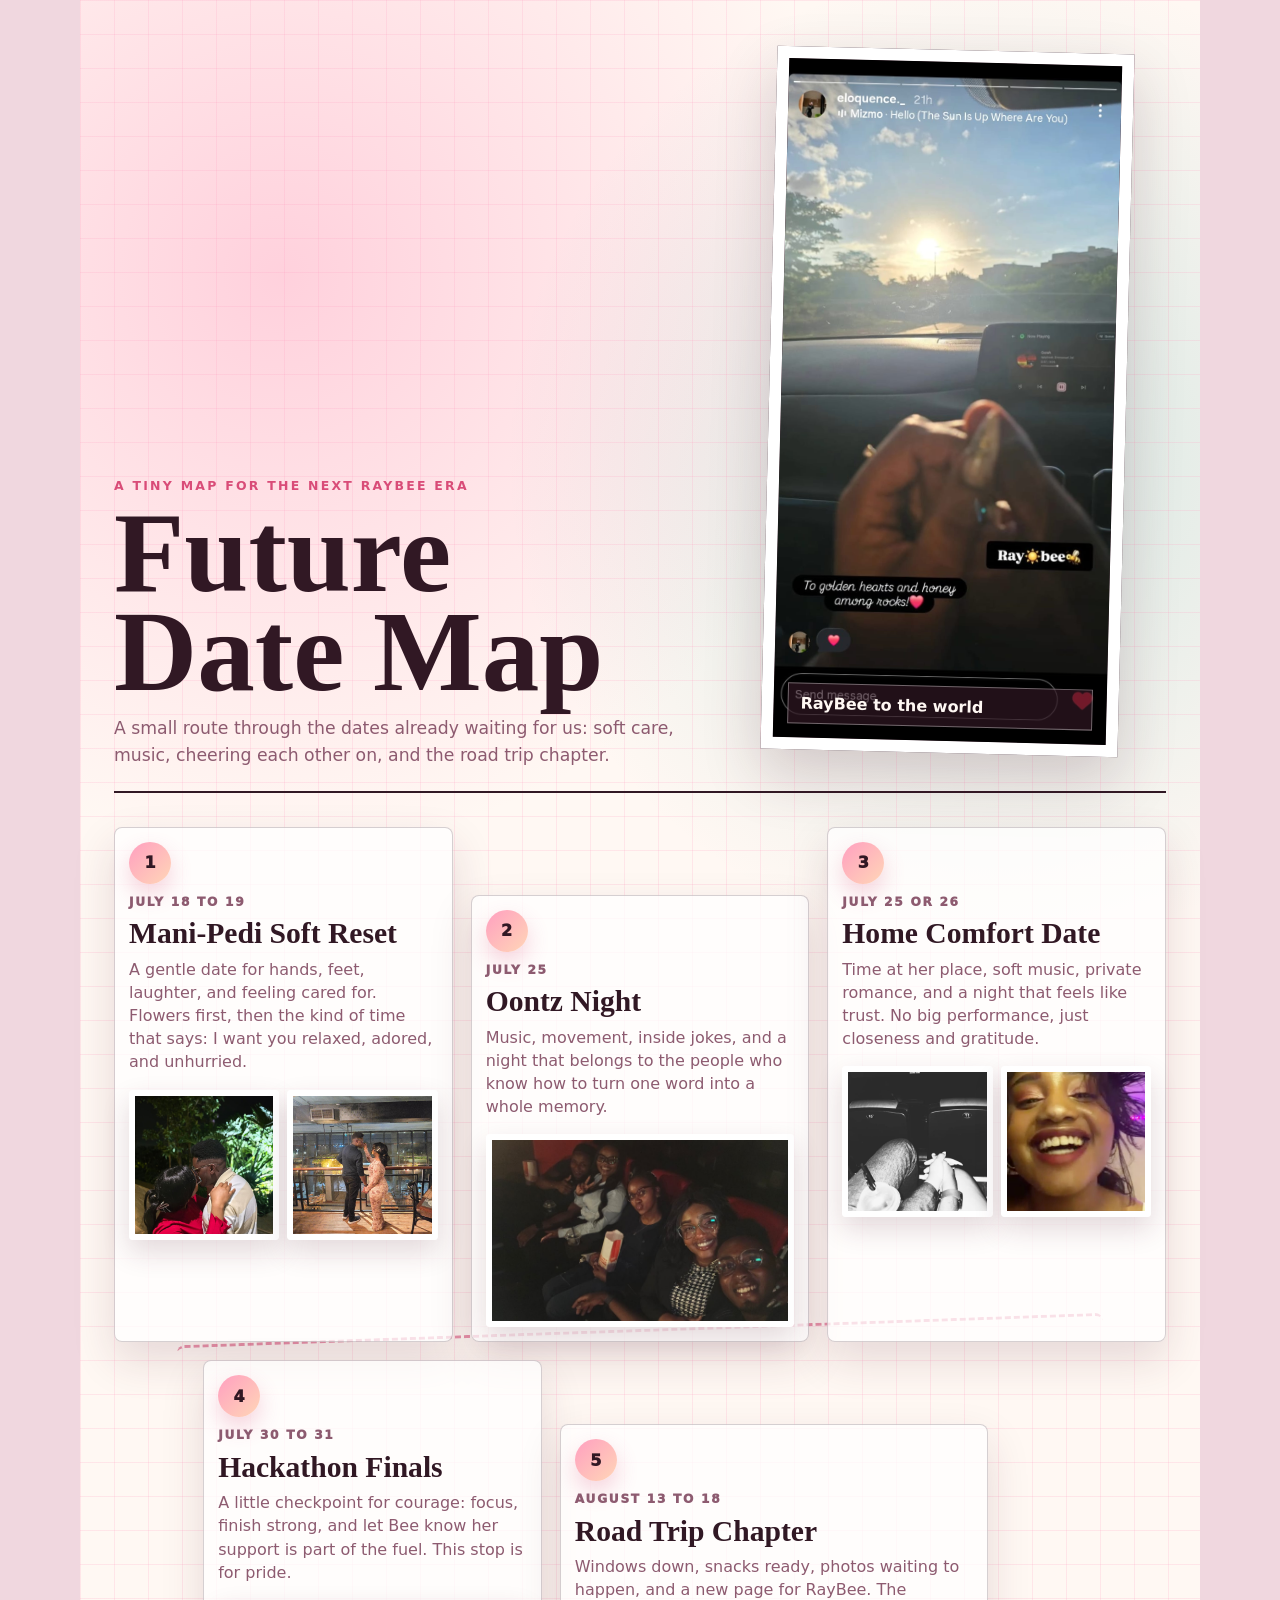
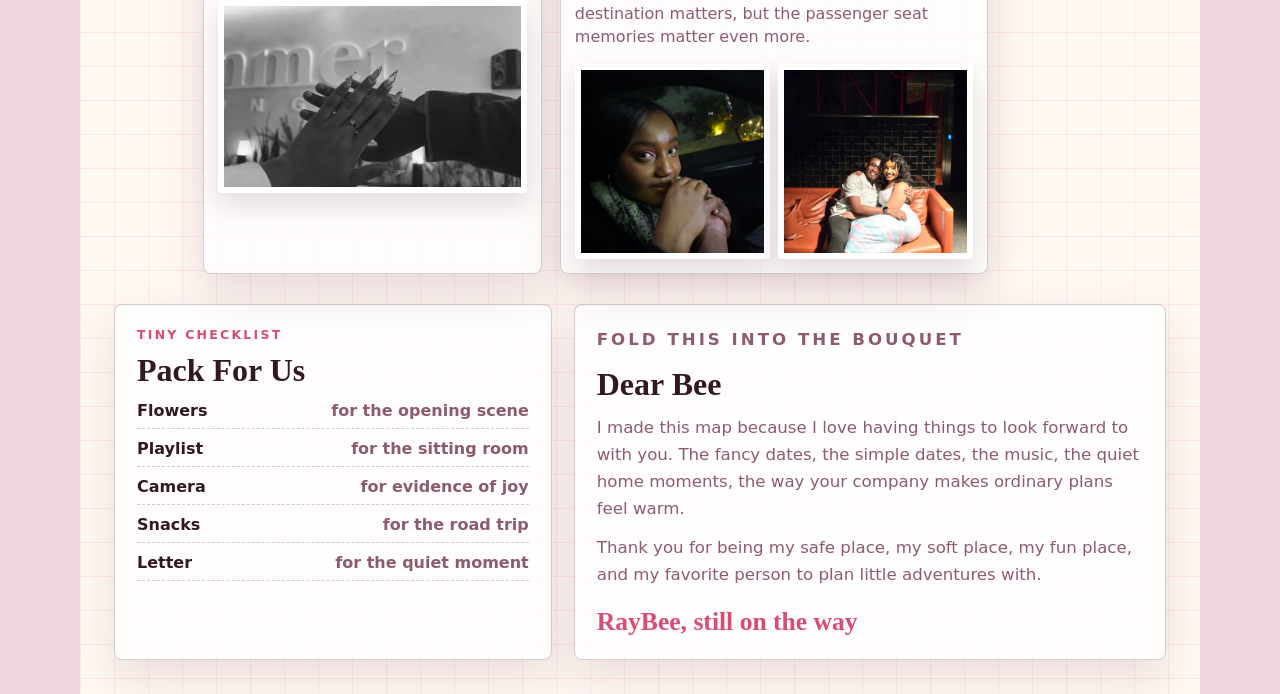
==== future-date-map.html @ f4b3fc9f "Add RayBee printable date map and newspaper" ====
<!doctype html>
<html lang="en">
  <head>
    <meta charset="UTF-8" />
    <meta name="viewport" content="width=device-width, initial-scale=1.0" />
    <title>RayBee Future Date Map</title>
    <style>
      :root {
        color-scheme: light;
        --ink: #311824;
        --muted: #8d5b70;
        --paper: #fff8f3;
        --rose: #d94c78;
        --pink: #ff9fc0;
        --peach: #ffd6b7;
        --gold: #c58b35;
        --teal: #4aa8a3;
        --line: rgba(49, 24, 36, 0.2);
        font-family: Inter, ui-sans-serif, system-ui, -apple-system, BlinkMacSystemFont, "Segoe UI", sans-serif;
      }

      * {
        box-sizing: border-box;
      }

      body {
        margin: 0;
        background: #f0d7df;
        color: var(--ink);
      }

      .sheet {
        width: min(1120px, 100%);
        min-height: 100vh;
        margin: 0 auto;
        padding: 34px;
        background:
          linear-gradient(90deg, rgba(255, 159, 192, 0.2) 1px, transparent 1px),
          linear-gradient(180deg, rgba(255, 159, 192, 0.2) 1px, transparent 1px),
          radial-gradient(circle at 18% 12%, rgba(255, 159, 192, 0.44), transparent 26%),
          radial-gradient(circle at 82% 20%, rgba(74, 168, 163, 0.22), transparent 24%),
          var(--paper);
        background-size: 34px 34px, 34px 34px, auto, auto, auto;
      }

      header {
        display: grid;
        grid-template-columns: 1.15fr 0.85fr;
        gap: 24px;
        align-items: end;
        padding-bottom: 22px;
        border-bottom: 2px solid var(--ink);
      }

      .eyebrow {
        margin: 0 0 10px;
        color: var(--rose);
        font-size: 0.78rem;
        font-weight: 900;
        letter-spacing: 0.18em;
        text-transform: uppercase;
      }

      h1,
      h2,
      h3,
      p {
        margin-top: 0;
      }

      h1 {
        max-width: 10ch;
        margin-bottom: 14px;
        font-family: Georgia, "Times New Roman", serif;
        font-size: clamp(3.3rem, 9vw, 7.4rem);
        line-height: 0.86;
        letter-spacing: 0;
      }

      .subtitle {
        max-width: 620px;
        margin: 0;
        color: var(--muted);
        font-size: 1.08rem;
        line-height: 1.55;
      }

      .cover-photo {
        position: relative;
        min-height: 320px;
        border: 12px solid #fff;
        box-shadow: 0 24px 60px rgba(80, 29, 48, 0.2);
        transform: rotate(1.4deg);
        background: #311824;
        overflow: hidden;
      }

      .cover-photo img {
        width: 100%;
        height: 100%;
        min-height: 320px;
        display: block;
        object-fit: cover;
      }

      .cover-photo span {
        position: absolute;
        left: 14px;
        right: 14px;
        bottom: 14px;
        padding: 10px 12px;
        border: 1px solid rgba(255, 255, 255, 0.36);
        background: rgba(49, 24, 36, 0.68);
        color: #fff8f3;
        font-weight: 900;
      }

      .map {
        position: relative;
        display: grid;
        grid-template-columns: repeat(12, 1fr);
        gap: 18px;
        margin-top: 34px;
      }

      .map::before {
        content: "";
        position: absolute;
        left: 6%;
        right: 6%;
        top: 48%;
        height: 12px;
        border-top: 3px dashed rgba(217, 76, 120, 0.58);
        border-radius: 999px;
        transform: rotate(-2deg);
      }

      .stop {
        position: relative;
        min-height: 310px;
        padding: 14px;
        border: 1px solid var(--line);
        border-radius: 8px;
        background: rgba(255, 255, 255, 0.72);
        box-shadow: 0 18px 44px rgba(80, 29, 48, 0.14);
      }

      .stop:nth-child(1) {
        grid-column: 1 / span 4;
      }

      .stop:nth-child(2) {
        grid-column: 5 / span 4;
        margin-top: 68px;
      }

      .stop:nth-child(3) {
        grid-column: 9 / span 4;
      }

      .stop:nth-child(4) {
        grid-column: 2 / span 4;
      }

      .stop:nth-child(5) {
        grid-column: 6 / span 5;
        margin-top: 64px;
      }

      .pin {
        display: inline-grid;
        width: 42px;
        height: 42px;
        margin-bottom: 10px;
        place-items: center;
        border-radius: 50%;
        background: linear-gradient(135deg, var(--pink), var(--peach));
        color: var(--ink);
        font-weight: 1000;
        box-shadow: 0 10px 22px rgba(217, 76, 120, 0.24);
      }

      .date {
        margin-bottom: 8px;
        color: var(--rose);
        font-size: 0.76rem;
        font-weight: 950;
        letter-spacing: 0.14em;
        text-transform: uppercase;
      }

      .stop h2 {
        margin-bottom: 10px;
        font-family: Georgia, "Times New Roman", serif;
        font-size: 1.85rem;
        line-height: 0.96;
      }

      .stop p {
        color: var(--muted);
        line-height: 1.45;
      }

      .photo-strip {
        display: grid;
        grid-template-columns: 1fr 1fr;
        gap: 8px;
        margin-top: 14px;
      }

      .photo-strip img,
      .wide-photo img {
        width: 100%;
        display: block;
        border: 6px solid #fff;
        border-radius: 4px;
        aspect-ratio: 1 / 1;
        object-fit: cover;
        box-shadow: 0 12px 28px rgba(80, 29, 48, 0.16);
      }

      .wide-photo img {
        aspect-ratio: 16 / 10;
      }

      .note-panel {
        display: grid;
        grid-template-columns: 0.85fr 1.15fr;
        gap: 22px;
        align-items: stretch;
        margin-top: 30px;
      }

      .ticket,
      .letter {
        padding: 22px;
        border: 1px solid var(--line);
        border-radius: 8px;
        background: rgba(255, 255, 255, 0.78);
        box-shadow: 0 18px 44px rgba(80, 29, 48, 0.12);
      }

      .ticket h2,
      .letter h2 {
        margin-bottom: 12px;
        font-family: Georgia, "Times New Roman", serif;
        font-size: 2rem;
      }

      .ticket-list {
        display: grid;
        gap: 10px;
        margin: 0;
        padding: 0;
        list-style: none;
      }

      .ticket-list li {
        display: flex;
        justify-content: space-between;
        gap: 12px;
        padding-bottom: 8px;
        border-bottom: 1px dashed rgba(49, 24, 36, 0.22);
        color: var(--muted);
        font-weight: 750;
      }

      .ticket-list strong {
        color: var(--ink);
      }

      .letter p {
        margin-bottom: 12px;
        color: var(--muted);
        font-size: 1.04rem;
        line-height: 1.62;
      }

      .signature {
        margin-top: 18px;
        color: var(--rose);
        font-family: Georgia, "Times New Roman", serif;
        font-size: 1.6rem;
        font-weight: 900;
      }

      @media (max-width: 820px) {
        .sheet {
          padding: 22px;
        }

        header,
        .note-panel {
          grid-template-columns: 1fr;
        }

        .map {
          display: block;
        }

        .map::before {
          display: none;
        }

        .stop {
          margin: 0 0 16px !important;
        }
      }

      @media print {
        body {
          background: #fff;
        }

        .sheet {
          width: 100%;
          min-height: auto;
          padding: 18mm;
        }

        .stop,
        .ticket,
        .letter,
        .cover-photo {
          break-inside: avoid;
          box-shadow: none;
        }
      }
    </style>
  </head>
  <body>
    <main class="sheet">
      <header>
        <div>
          <p class="eyebrow">A tiny map for the next RayBee era</p>
          <h1>Future Date Map</h1>
          <p class="subtitle">
            A small route through the dates already waiting for us: soft care,
            music, cheering each other on, and the road trip chapter.
          </p>
        </div>
        <figure class="cover-photo">
          <img src="assets/photos/golden-hearts.jpeg" alt="RayBee golden hearts memory" />
          <span>RayBee to the world</span>
        </figure>
      </header>

      <section class="map" aria-label="Future date route">
        <article class="stop">
          <span class="pin">1</span>
          <p class="date">July 18 to 19</p>
          <h2>Mani-Pedi Soft Reset</h2>
          <p>
            A gentle date for hands, feet, laughter, and feeling cared for.
            Flowers first, then the kind of time that says: I want you relaxed,
            adored, and unhurried.
          </p>
          <div class="photo-strip">
            <img src="assets/photos/kisses.jpeg" alt="Kisses memory" />
            <img src="assets/photos/care.jpeg" alt="Care memory" />
          </div>
        </article>

        <article class="stop">
          <span class="pin">2</span>
          <p class="date">July 25</p>
          <h2>Oontz Night</h2>
          <p>
            Music, movement, inside jokes, and a night that belongs to the
            people who know how to turn one word into a whole memory.
          </p>
          <div class="wide-photo">
            <img src="assets/photos/pentagon-five.jpeg" alt="Pentagon 5 memory" />
          </div>
        </article>

        <article class="stop">
          <span class="pin">3</span>
          <p class="date">July 25 or 26</p>
          <h2>Home Comfort Date</h2>
          <p>
            Time at her place, soft music, private romance, and a night that
            feels like trust. No big performance, just closeness and gratitude.
          </p>
          <div class="photo-strip">
            <img src="assets/photos/everything-better.jpeg" alt="Everything is better memory" />
            <img src="assets/photos/video-calls.jpeg" alt="Video calls memory" />
          </div>
        </article>

        <article class="stop">
          <span class="pin">4</span>
          <p class="date">July 30 to 31</p>
          <h2>Hackathon Finals</h2>
          <p>
            A little checkpoint for courage: focus, finish strong, and let Bee
            know her support is part of the fuel. This stop is for pride.
          </p>
          <div class="wide-photo">
            <img src="assets/photos/recent-post.jpeg" alt="Recent post memory" />
          </div>
        </article>

        <article class="stop">
          <span class="pin">5</span>
          <p class="date">August 13 to 18</p>
          <h2>Road Trip Chapter</h2>
          <p>
            Windows down, snacks ready, photos waiting to happen, and a new
            page for RayBee. The destination matters, but the passenger seat
            memories matter even more.
          </p>
          <div class="photo-strip">
            <img src="assets/photos/car-photo.jpeg" alt="Car memory" />
            <img src="assets/photos/first-date.jpeg" alt="First date memory" />
          </div>
        </article>
      </section>

      <section class="note-panel">
        <article class="ticket">
          <p class="eyebrow">Tiny checklist</p>
          <h2>Pack For Us</h2>
          <ul class="ticket-list">
            <li><strong>Flowers</strong><span>for the opening scene</span></li>
            <li><strong>Playlist</strong><span>for the sitting room</span></li>
            <li><strong>Camera</strong><span>for evidence of joy</span></li>
            <li><strong>Snacks</strong><span>for the road trip</span></li>
            <li><strong>Letter</strong><span>for the quiet moment</span></li>
          </ul>
        </article>
        <article class="letter">
          <p class="eyebrow">Fold this into the bouquet</p>
          <h2>Dear Bee</h2>
          <p>
            I made this map because I love having things to look forward to
            with you. The fancy dates, the simple dates, the music, the quiet
            home moments, the way your company makes ordinary plans feel warm.
          </p>
          <p>
            Thank you for being my safe place, my soft place, my fun place, and
            my favorite person to plan little adventures with.
          </p>
          <div class="signature">RayBee, still on the way</div>
        </article>
      </section>
    </main>
  </body>
</html>
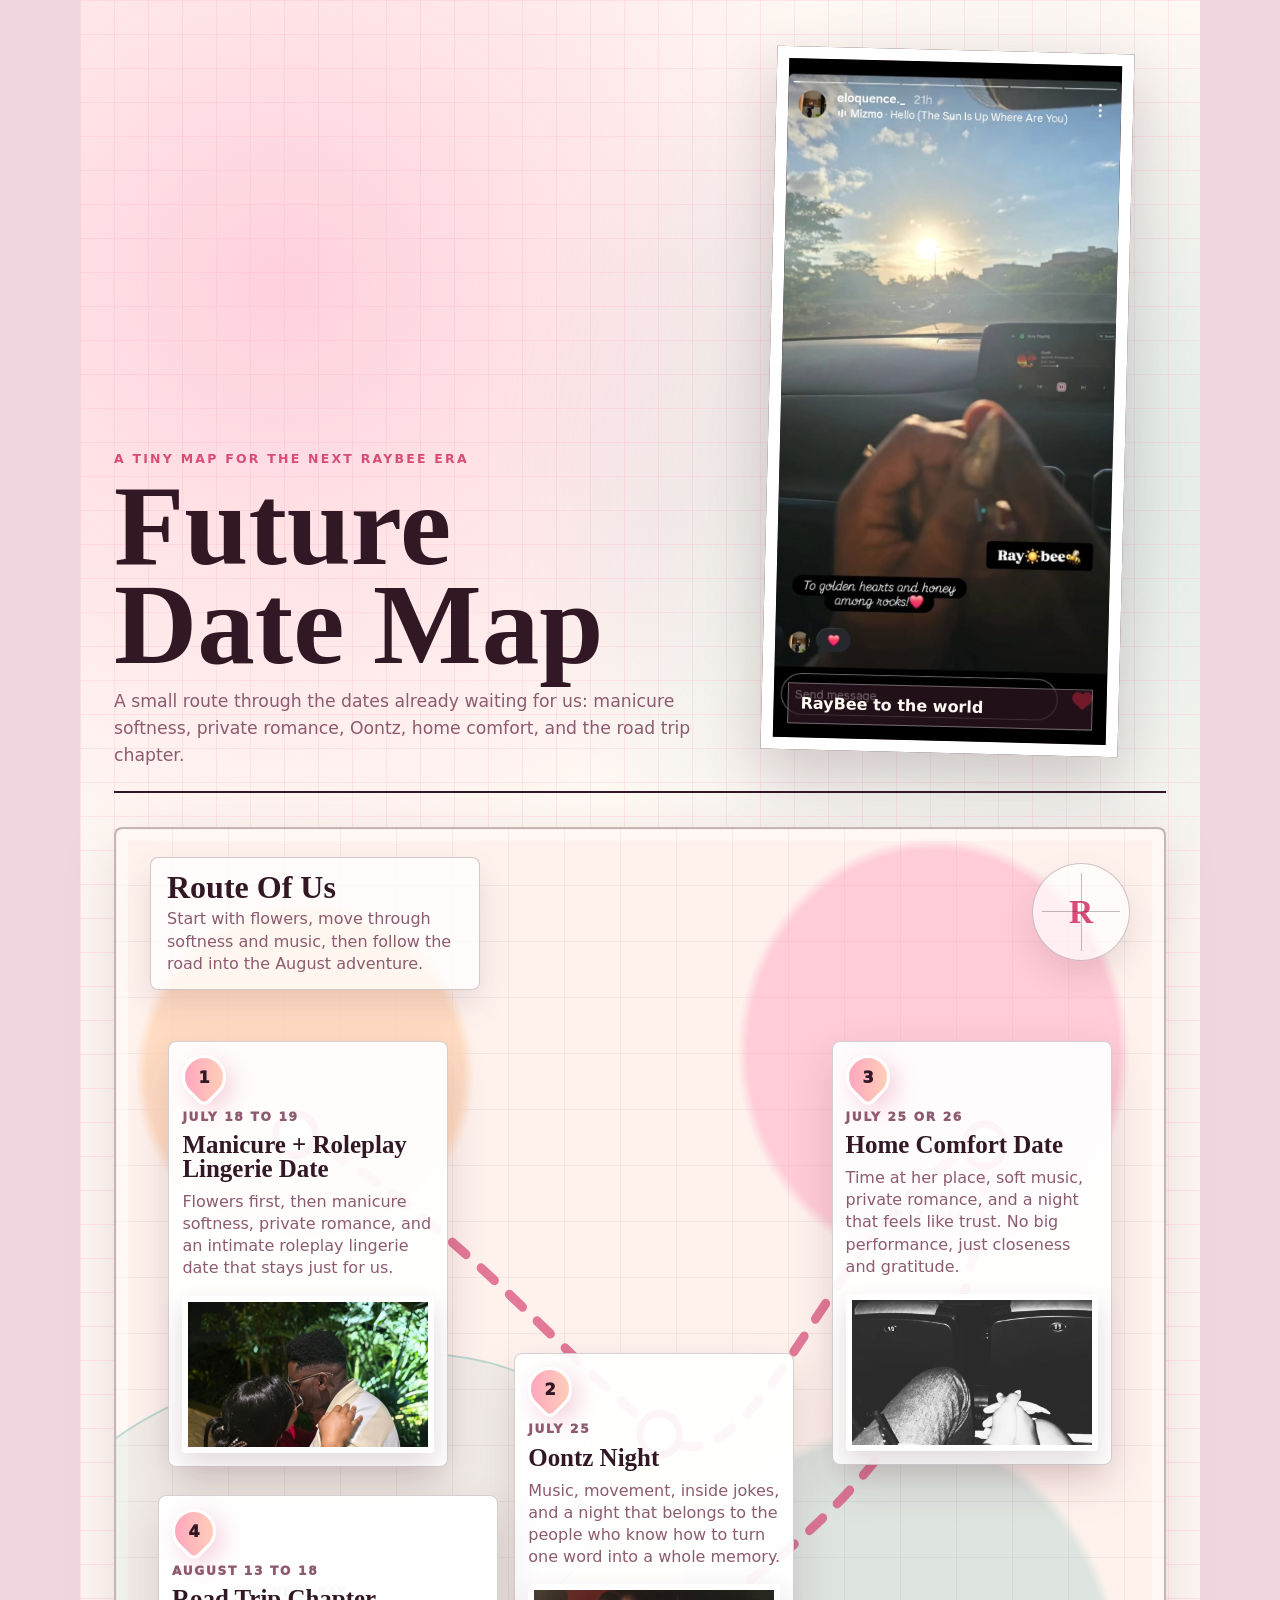
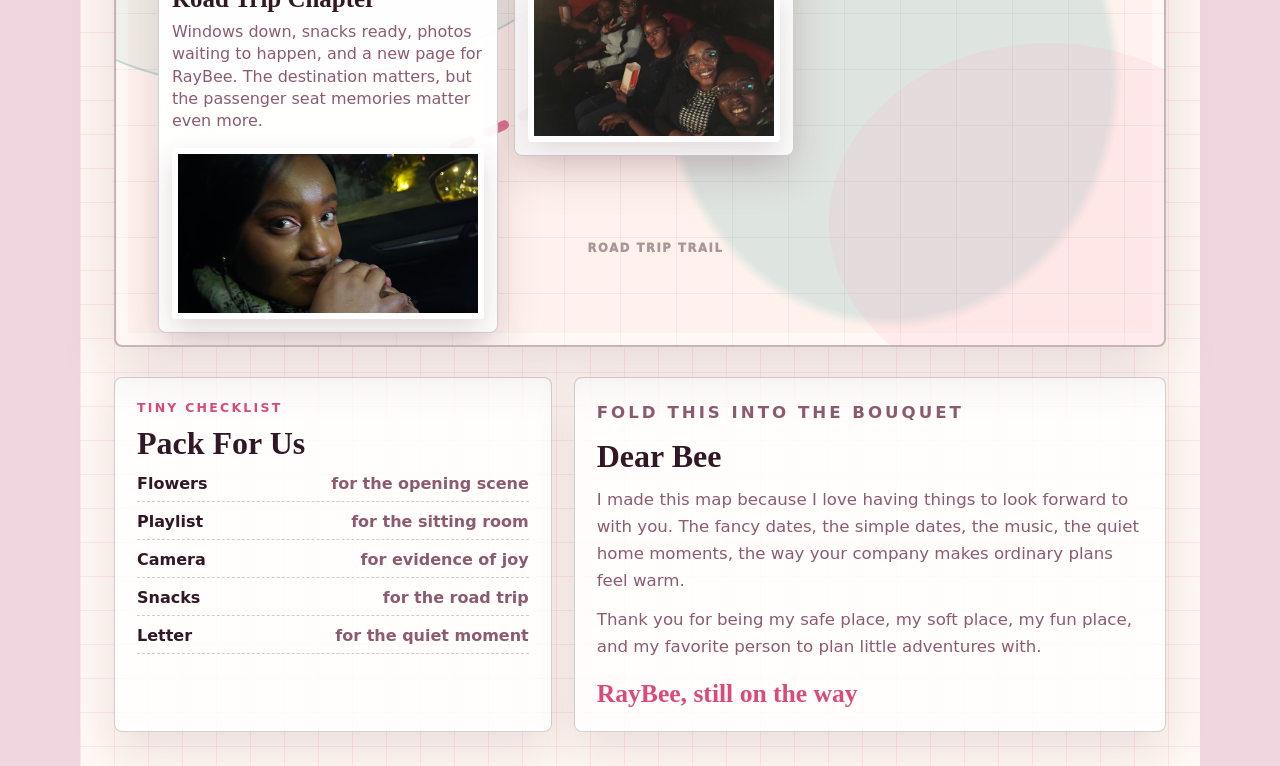
==== commit 9b0b490b: "Turn RayBee date plan into route map" ====
--- a/future-date-map.html
+++ b/future-date-map.html
@@ -117,67 +117,212 @@
 
       .map {
         position: relative;
+        min-height: 1120px;
+        margin-top: 34px;
+        border: 2px solid rgba(49, 24, 36, 0.28);
+        border-radius: 8px;
+        background:
+          radial-gradient(ellipse at 18% 22%, rgba(255, 214, 183, 0.78) 0 13%, transparent 14%),
+          radial-gradient(ellipse at 78% 20%, rgba(255, 159, 192, 0.46) 0 16%, transparent 17%),
+          radial-gradient(ellipse at 74% 76%, rgba(74, 168, 163, 0.18) 0 20%, transparent 21%),
+          linear-gradient(90deg, rgba(49, 24, 36, 0.06) 1px, transparent 1px),
+          linear-gradient(180deg, rgba(49, 24, 36, 0.06) 1px, transparent 1px),
+          #fff2ed;
+        background-size: auto, auto, auto, 56px 56px, 56px 56px, auto;
+        box-shadow: inset 0 0 0 12px rgba(255, 255, 255, 0.42), 0 20px 56px rgba(80, 29, 48, 0.14);
+        overflow: hidden;
+      }
+
+      .map::before,
+      .map::after {
+        content: "";
+        position: absolute;
+        pointer-events: none;
+      }
+
+      .map::before {
+        left: -8%;
+        top: 48%;
+        width: 54%;
+        height: 28%;
+        border: 2px solid rgba(74, 168, 163, 0.3);
+        border-radius: 55% 45% 48% 52%;
+        background: rgba(74, 168, 163, 0.08);
+        transform: rotate(-10deg);
+      }
+
+      .map::after {
+        right: -10%;
+        bottom: -5%;
+        width: 42%;
+        height: 32%;
+        border-radius: 50%;
+        background: rgba(255, 159, 192, 0.14);
+      }
+
+      .route-line {
+        position: absolute;
+        inset: 32px;
+        z-index: 1;
+        width: calc(100% - 64px);
+        height: calc(100% - 64px);
+        pointer-events: none;
+      }
+
+      .route-line path {
+        fill: none;
+        stroke: rgba(217, 76, 120, 0.72);
+        stroke-width: 9;
+        stroke-linecap: round;
+        stroke-linejoin: round;
+        stroke-dasharray: 18 20;
+      }
+
+      .route-line circle {
+        fill: #fff8f3;
+        stroke: var(--rose);
+        stroke-width: 7;
+      }
+
+      .map-title {
+        position: absolute;
+        left: 34px;
+        top: 28px;
+        z-index: 3;
+        max-width: 330px;
+        padding: 14px 16px;
+        border: 1px solid rgba(49, 24, 36, 0.22);
+        border-radius: 8px;
+        background: rgba(255, 255, 255, 0.74);
+        box-shadow: 0 14px 32px rgba(80, 29, 48, 0.12);
+      }
+
+      .map-title h2 {
+        margin-bottom: 6px;
+        font-family: Georgia, "Times New Roman", serif;
+        font-size: 2rem;
+        line-height: 0.96;
+      }
+
+      .map-title p {
+        margin: 0;
+        color: var(--muted);
+        line-height: 1.4;
+      }
+
+      .compass {
+        position: absolute;
+        right: 34px;
+        top: 34px;
+        z-index: 3;
         display: grid;
-        grid-template-columns: repeat(12, 1fr);
-        gap: 18px;
-        margin-top: 34px;
-      }
-
-      .map::before {
+        width: 98px;
+        height: 98px;
+        place-items: center;
+        border: 1px solid rgba(49, 24, 36, 0.24);
+        border-radius: 50%;
+        background: rgba(255, 255, 255, 0.66);
+        color: var(--rose);
+        font-family: Georgia, "Times New Roman", serif;
+        font-size: 2.1rem;
+        font-weight: 900;
+        box-shadow: 0 14px 32px rgba(80, 29, 48, 0.12);
+      }
+
+      .compass::before,
+      .compass::after {
         content: "";
         position: absolute;
-        left: 6%;
-        right: 6%;
-        top: 48%;
-        height: 12px;
-        border-top: 3px dashed rgba(217, 76, 120, 0.58);
-        border-radius: 999px;
-        transform: rotate(-2deg);
+        background: rgba(49, 24, 36, 0.28);
+      }
+
+      .compass::before {
+        width: 1px;
+        height: 78px;
+      }
+
+      .compass::after {
+        width: 78px;
+        height: 1px;
+      }
+
+      .landmark {
+        position: absolute;
+        z-index: 2;
+        color: rgba(49, 24, 36, 0.42);
+        font-family: Inter, ui-sans-serif, system-ui, sans-serif;
+        font-size: 0.72rem;
+        font-weight: 950;
+        letter-spacing: 0.14em;
+        text-transform: uppercase;
+      }
+
+      .landmark-a {
+        left: 11%;
+        bottom: 31%;
+      }
+
+      .landmark-b {
+        right: 19%;
+        top: 34%;
+      }
+
+      .landmark-c {
+        left: 45%;
+        bottom: 8%;
       }
 
       .stop {
-        position: relative;
-        min-height: 310px;
-        padding: 14px;
+        position: absolute;
+        z-index: 4;
+        width: min(280px, 30%);
+        min-height: 250px;
+        padding: 13px;
         border: 1px solid var(--line);
         border-radius: 8px;
-        background: rgba(255, 255, 255, 0.72);
-        box-shadow: 0 18px 44px rgba(80, 29, 48, 0.14);
-      }
-
-      .stop:nth-child(1) {
-        grid-column: 1 / span 4;
-      }
-
-      .stop:nth-child(2) {
-        grid-column: 5 / span 4;
-        margin-top: 68px;
-      }
-
-      .stop:nth-child(3) {
-        grid-column: 9 / span 4;
-      }
-
-      .stop:nth-child(4) {
-        grid-column: 2 / span 4;
-      }
-
-      .stop:nth-child(5) {
-        grid-column: 6 / span 5;
-        margin-top: 64px;
+        background: rgba(255, 255, 255, 0.94);
+        box-shadow: 0 18px 44px rgba(80, 29, 48, 0.16);
+      }
+
+      .stop-1 {
+        left: 5%;
+        top: 19%;
+      }
+
+      .stop-2 {
+        left: 38%;
+        top: 47%;
+      }
+
+      .stop-3 {
+        right: 5%;
+        top: 19%;
+      }
+
+      .stop-4 {
+        left: 4%;
+        bottom: 1%;
+        transform: none;
+        width: min(340px, 36%);
       }
 
       .pin {
         display: inline-grid;
-        width: 42px;
-        height: 42px;
+        width: 44px;
+        height: 44px;
         margin-bottom: 10px;
         place-items: center;
-        border-radius: 50%;
+        border: 3px solid #fff;
+        border-radius: 50% 50% 50% 8px;
         background: linear-gradient(135deg, var(--pink), var(--peach));
         color: var(--ink);
         font-weight: 1000;
         box-shadow: 0 10px 22px rgba(217, 76, 120, 0.24);
+        transform: rotate(-45deg);
+      }
+
+      .pin span {
+        transform: rotate(45deg);
       }
 
       .date {
@@ -192,35 +337,27 @@
       .stop h2 {
         margin-bottom: 10px;
         font-family: Georgia, "Times New Roman", serif;
-        font-size: 1.85rem;
+        font-size: 1.56rem;
         line-height: 0.96;
       }
 
       .stop p {
         color: var(--muted);
-        line-height: 1.45;
-      }
-
-      .photo-strip {
-        display: grid;
-        grid-template-columns: 1fr 1fr;
-        gap: 8px;
-        margin-top: 14px;
-      }
-
-      .photo-strip img,
-      .wide-photo img {
+        line-height: 1.38;
+      }
+
+      .map-photo {
         width: 100%;
         display: block;
         border: 6px solid #fff;
         border-radius: 4px;
-        aspect-ratio: 1 / 1;
+        aspect-ratio: 16 / 10;
         object-fit: cover;
         box-shadow: 0 12px 28px rgba(80, 29, 48, 0.16);
       }
 
-      .wide-photo img {
-        aspect-ratio: 16 / 10;
+      .stop-4 .map-photo {
+        aspect-ratio: 16 / 8.8;
       }
 
       .note-panel {
@@ -295,15 +432,34 @@
         }
 
         .map {
-          display: block;
-        }
-
-        .map::before {
+          min-height: auto;
+          padding: 160px 14px 18px;
+        }
+
+        .map::before,
+        .map::after,
+        .route-line,
+        .compass,
+        .landmark {
           display: none;
         }
 
+        .map-title {
+          left: 14px;
+          right: 14px;
+          top: 14px;
+          max-width: none;
+        }
+
         .stop {
+          position: relative;
+          left: auto;
+          right: auto;
+          top: auto;
+          bottom: auto;
+          width: 100%;
           margin: 0 0 16px !important;
+          transform: none;
         }
       }
 
@@ -319,6 +475,7 @@
         }
 
         .stop,
+        .map-title,
         .ticket,
         .letter,
         .cover-photo {
@@ -335,8 +492,9 @@
           <p class="eyebrow">A tiny map for the next RayBee era</p>
           <h1>Future Date Map</h1>
           <p class="subtitle">
-            A small route through the dates already waiting for us: soft care,
-            music, cheering each other on, and the road trip chapter.
+            A small route through the dates already waiting for us: manicure
+            softness, private romance, Oontz, home comfort, and the road trip
+            chapter.
           </p>
         </div>
         <figure class="cover-photo">
@@ -346,63 +504,61 @@
       </header>
 
       <section class="map" aria-label="Future date route">
-        <article class="stop">
-          <span class="pin">1</span>
+        <svg class="route-line" viewBox="0 0 1000 1000" preserveAspectRatio="none" aria-hidden="true">
+          <path d="M150 260 C290 320 420 470 520 545 S700 315 850 270 C850 565 610 725 235 875" />
+          <circle cx="150" cy="260" r="20" />
+          <circle cx="520" cy="545" r="20" />
+          <circle cx="850" cy="270" r="20" />
+          <circle cx="235" cy="875" r="20" />
+        </svg>
+
+        <div class="map-title">
+          <h2>Route Of Us</h2>
+          <p>
+            Start with flowers, move through softness and music, then follow
+            the road into the August adventure.
+          </p>
+        </div>
+        <div class="compass" aria-hidden="true">R</div>
+        <span class="landmark landmark-a">Softness Bay</span>
+        <span class="landmark landmark-b">Oontz Hill</span>
+        <span class="landmark landmark-c">Road Trip Trail</span>
+
+        <article class="stop stop-1">
+          <span class="pin"><span>1</span></span>
           <p class="date">July 18 to 19</p>
-          <h2>Mani-Pedi Soft Reset</h2>
+          <h2>Manicure + Roleplay Lingerie Date</h2>
           <p>
-            A gentle date for hands, feet, laughter, and feeling cared for.
-            Flowers first, then the kind of time that says: I want you relaxed,
-            adored, and unhurried.
-          </p>
-          <div class="photo-strip">
-            <img src="assets/photos/kisses.jpeg" alt="Kisses memory" />
-            <img src="assets/photos/care.jpeg" alt="Care memory" />
-          </div>
+            Flowers first, then manicure softness, private romance, and an
+            intimate roleplay lingerie date that stays just for us.
+          </p>
+          <img class="map-photo" src="assets/photos/kisses.jpeg" alt="Kisses memory" />
         </article>
 
-        <article class="stop">
-          <span class="pin">2</span>
+        <article class="stop stop-2">
+          <span class="pin"><span>2</span></span>
           <p class="date">July 25</p>
           <h2>Oontz Night</h2>
           <p>
             Music, movement, inside jokes, and a night that belongs to the
             people who know how to turn one word into a whole memory.
           </p>
-          <div class="wide-photo">
-            <img src="assets/photos/pentagon-five.jpeg" alt="Pentagon 5 memory" />
-          </div>
+          <img class="map-photo" src="assets/photos/pentagon-five.jpeg" alt="Pentagon 5 memory" />
         </article>
 
-        <article class="stop">
-          <span class="pin">3</span>
+        <article class="stop stop-3">
+          <span class="pin"><span>3</span></span>
           <p class="date">July 25 or 26</p>
           <h2>Home Comfort Date</h2>
           <p>
             Time at her place, soft music, private romance, and a night that
             feels like trust. No big performance, just closeness and gratitude.
           </p>
-          <div class="photo-strip">
-            <img src="assets/photos/everything-better.jpeg" alt="Everything is better memory" />
-            <img src="assets/photos/video-calls.jpeg" alt="Video calls memory" />
-          </div>
+          <img class="map-photo" src="assets/photos/everything-better.jpeg" alt="Everything is better memory" />
         </article>
 
-        <article class="stop">
-          <span class="pin">4</span>
-          <p class="date">July 30 to 31</p>
-          <h2>Hackathon Finals</h2>
-          <p>
-            A little checkpoint for courage: focus, finish strong, and let Bee
-            know her support is part of the fuel. This stop is for pride.
-          </p>
-          <div class="wide-photo">
-            <img src="assets/photos/recent-post.jpeg" alt="Recent post memory" />
-          </div>
-        </article>
-
-        <article class="stop">
-          <span class="pin">5</span>
+        <article class="stop stop-4">
+          <span class="pin"><span>4</span></span>
           <p class="date">August 13 to 18</p>
           <h2>Road Trip Chapter</h2>
           <p>
@@ -410,10 +566,7 @@
             page for RayBee. The destination matters, but the passenger seat
             memories matter even more.
           </p>
-          <div class="photo-strip">
-            <img src="assets/photos/car-photo.jpeg" alt="Car memory" />
-            <img src="assets/photos/first-date.jpeg" alt="First date memory" />
-          </div>
+          <img class="map-photo" src="assets/photos/car-photo.jpeg" alt="Car memory" />
         </article>
       </section>
 
